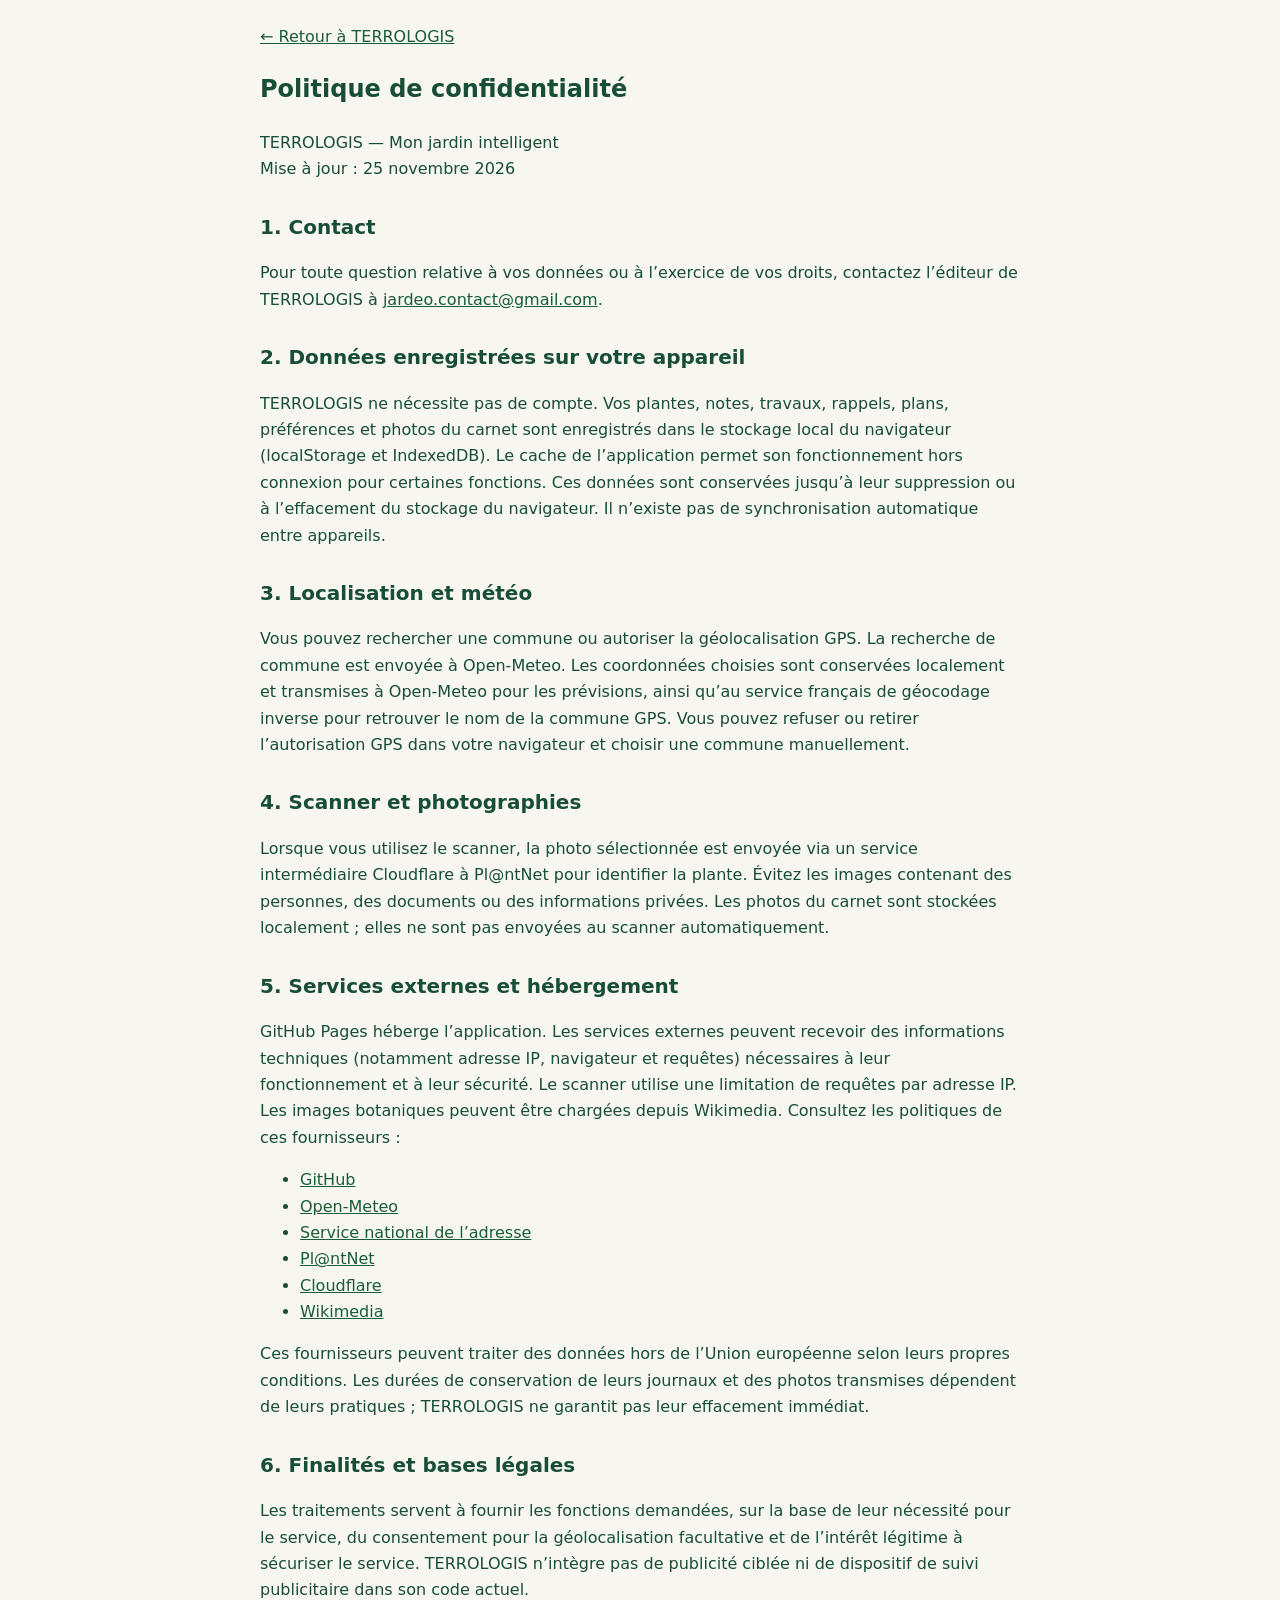
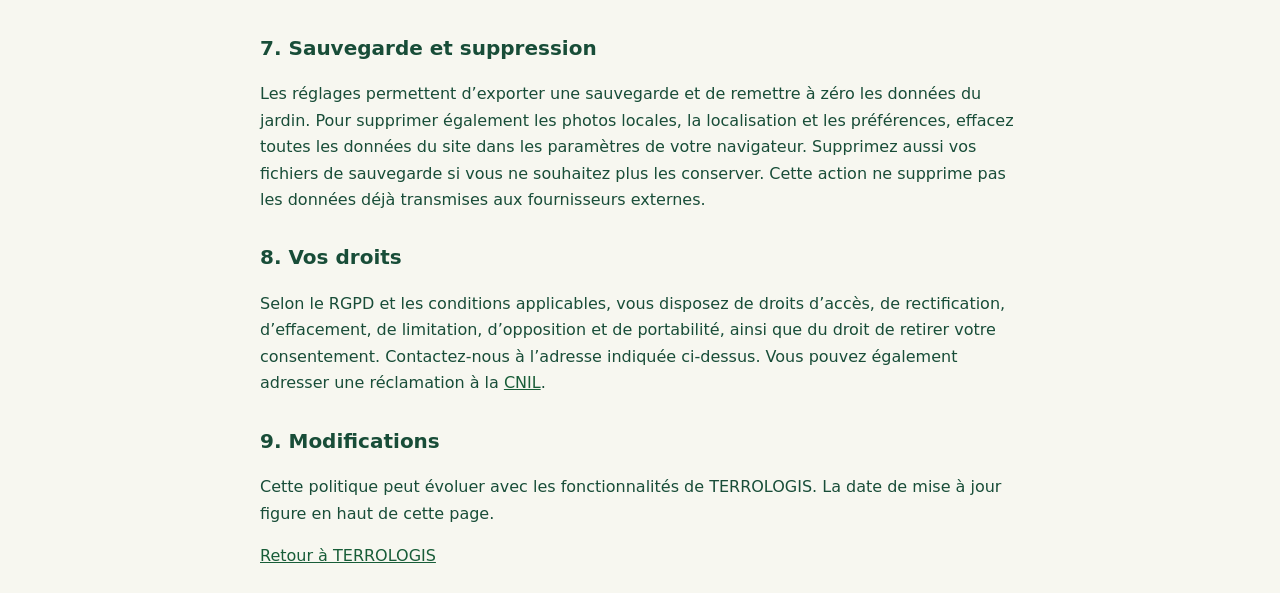
==== confidentialite.html @ afe486e0 "Migrate TERROLOGIS confidentialite.html" ====
<!doctype html><html lang="fr"><head><meta charset="utf-8"><meta name="viewport" content="width=device-width,initial-scale=1"><title>Confidentialité — TERROLOGIS</title><link rel="stylesheet" href="style.css?v=3.0.18"><style>body{margin:0;background:#f7f7f0;color:#184d38;font-family:system-ui,sans-serif}article{max-width:760px;margin:auto;padding:24px;line-height:1.65}h2{font-size:1.25rem;margin-top:28px}a{color:#185d38;text-decoration:underline;overflow-wrap:anywhere}</style></head><body><article><a href="./">← Retour à TERROLOGIS</a><h1>Politique de confidentialité</h1><p>TERROLOGIS — Mon jardin intelligent<br>Mise à jour : 25 novembre 2026</p><h2>1. Contact</h2><p>Pour toute question relative à vos données ou à l’exercice de vos droits, contactez l’éditeur de TERROLOGIS à <a href="mailto:jardeo.contact@gmail.com">jardeo.contact@gmail.com</a>.</p><h2>2. Données enregistrées sur votre appareil</h2><p>TERROLOGIS ne nécessite pas de compte. Vos plantes, notes, travaux, rappels, plans, préférences et photos du carnet sont enregistrés dans le stockage local du navigateur (localStorage et IndexedDB). Le cache de l’application permet son fonctionnement hors connexion pour certaines fonctions. Ces données sont conservées jusqu’à leur suppression ou à l’effacement du stockage du navigateur. Il n’existe pas de synchronisation automatique entre appareils.</p><h2>3. Localisation et météo</h2><p>Vous pouvez rechercher une commune ou autoriser la géolocalisation GPS. La recherche de commune est envoyée à Open-Meteo. Les coordonnées choisies sont conservées localement et transmises à Open-Meteo pour les prévisions, ainsi qu’au service français de géocodage inverse pour retrouver le nom de la commune GPS. Vous pouvez refuser ou retirer l’autorisation GPS dans votre navigateur et choisir une commune manuellement.</p><h2>4. Scanner et photographies</h2><p>Lorsque vous utilisez le scanner, la photo sélectionnée est envoyée via un service intermédiaire Cloudflare à Pl@ntNet pour identifier la plante. Évitez les images contenant des personnes, des documents ou des informations privées. Les photos du carnet sont stockées localement ; elles ne sont pas envoyées au scanner automatiquement.</p><h2>5. Services externes et hébergement</h2><p>GitHub Pages héberge l’application. Les services externes peuvent recevoir des informations techniques (notamment adresse IP, navigateur et requêtes) nécessaires à leur fonctionnement et à leur sécurité. Le scanner utilise une limitation de requêtes par adresse IP. Les images botaniques peuvent être chargées depuis Wikimedia. Consultez les politiques de ces fournisseurs :</p><ul><li><a href="https://docs.github.com/en/site-policy/privacy-policies/github-general-privacy-statement">GitHub</a></li><li><a href="https://open-meteo.com/">Open-Meteo</a></li><li><a href="https://adresse.data.gouv.fr/">Service national de l’adresse</a></li><li><a href="https://plantnet.org/">Pl@ntNet</a></li><li><a href="https://www.cloudflare.com/privacypolicy/">Cloudflare</a></li><li><a href="https://foundation.wikimedia.org/wiki/Policy:Privacy_policy/fr">Wikimedia</a></li></ul><p>Ces fournisseurs peuvent traiter des données hors de l’Union européenne selon leurs propres conditions. Les durées de conservation de leurs journaux et des photos transmises dépendent de leurs pratiques ; TERROLOGIS ne garantit pas leur effacement immédiat.</p><h2>6. Finalités et bases légales</h2><p>Les traitements servent à fournir les fonctions demandées, sur la base de leur nécessité pour le service, du consentement pour la géolocalisation facultative et de l’intérêt légitime à sécuriser le service. TERROLOGIS n’intègre pas de publicité ciblée ni de dispositif de suivi publicitaire dans son code actuel.</p><h2>7. Sauvegarde et suppression</h2><p>Les réglages permettent d’exporter une sauvegarde et de remettre à zéro les données du jardin. Pour supprimer également les photos locales, la localisation et les préférences, effacez toutes les données du site dans les paramètres de votre navigateur. Supprimez aussi vos fichiers de sauvegarde si vous ne souhaitez plus les conserver. Cette action ne supprime pas les données déjà transmises aux fournisseurs externes.</p><h2>8. Vos droits</h2><p>Selon le RGPD et les conditions applicables, vous disposez de droits d’accès, de rectification, d’effacement, de limitation, d’opposition et de portabilité, ainsi que du droit de retirer votre consentement. Contactez-nous à l’adresse indiquée ci-dessus. Vous pouvez également adresser une réclamation à la <a href="https://www.cnil.fr/">CNIL</a>.</p><h2>9. Modifications</h2><p>Cette politique peut évoluer avec les fonctionnalités de TERROLOGIS. La date de mise à jour figure en haut de cette page.</p><a href="./">Retour à TERROLOGIS</a></article></body></html>
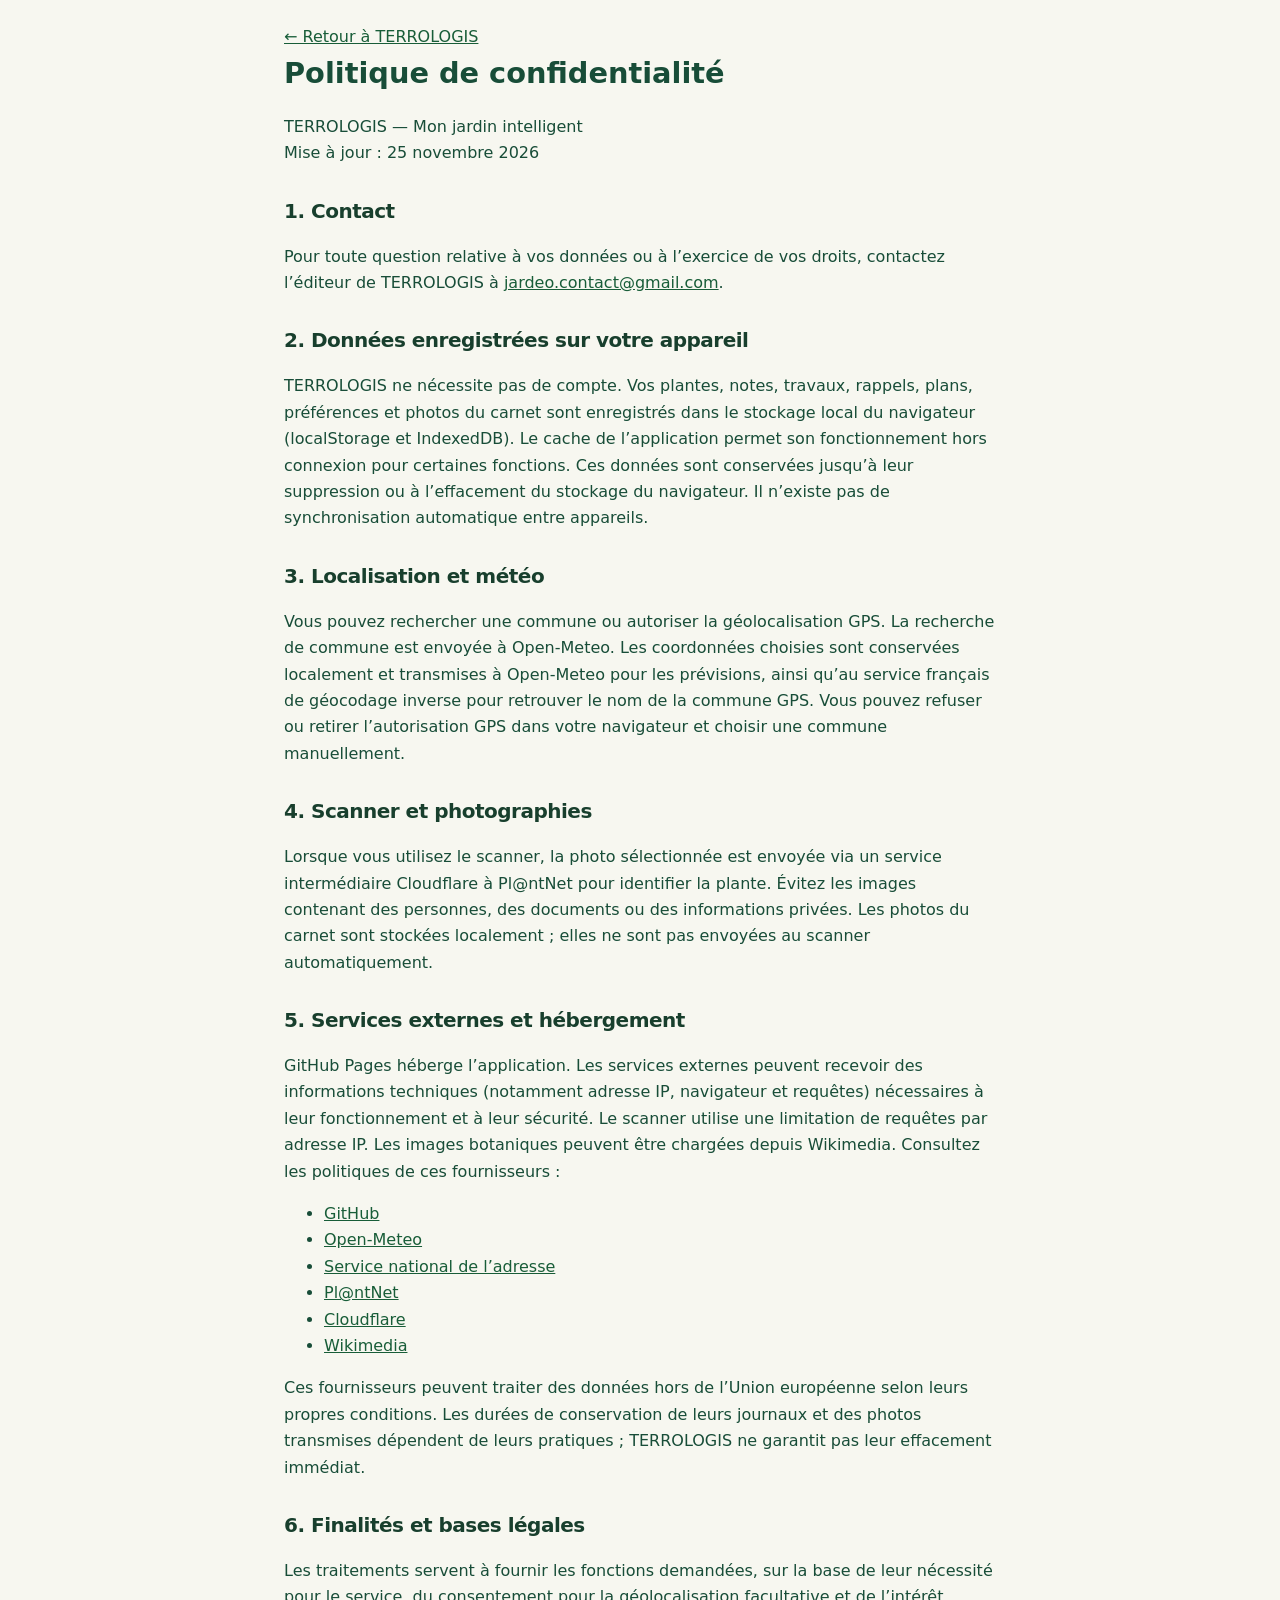
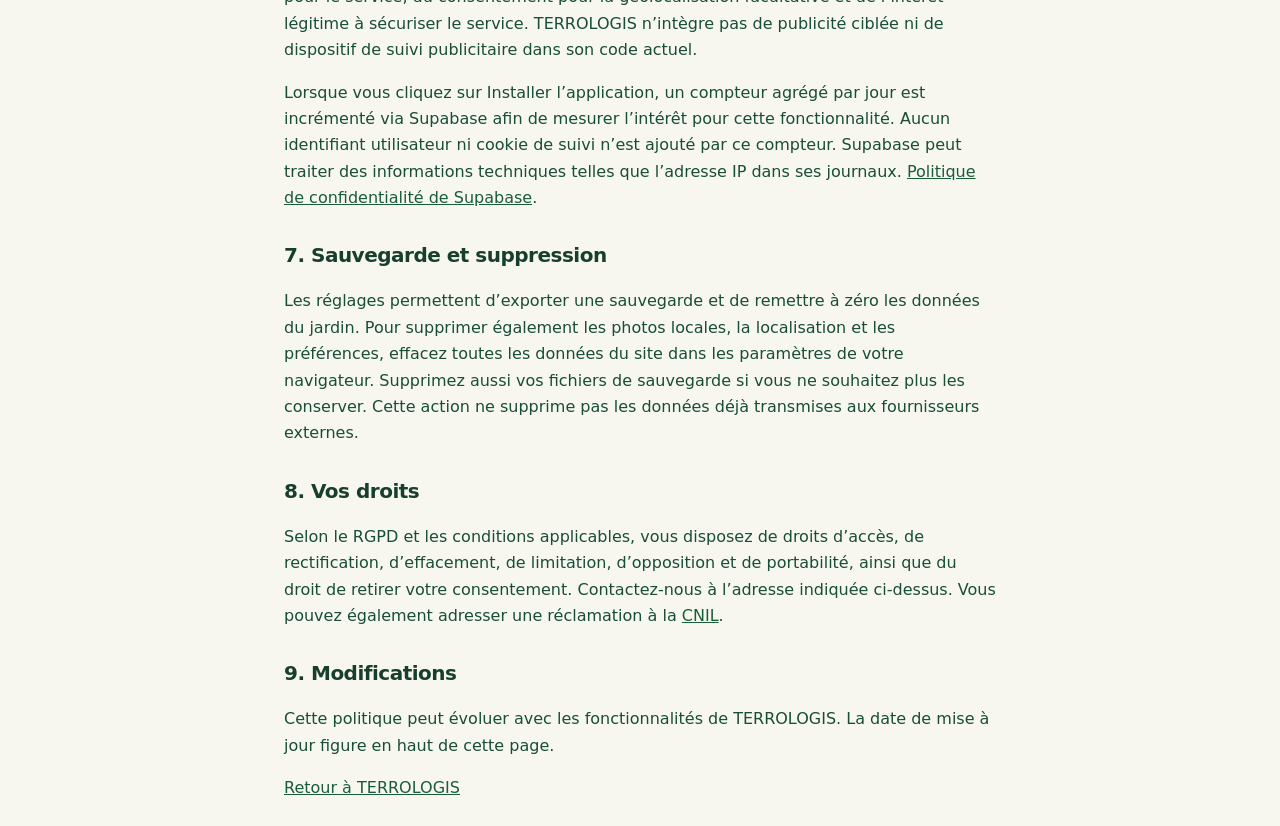
==== commit 7954af7d: "Document aggregate installation click statistics" ====
--- a/confidentialite.html
+++ b/confidentialite.html
@@ -1 +1 @@
-<!doctype html><html lang="fr"><head><meta charset="utf-8"><meta name="viewport" content="width=device-width,initial-scale=1"><title>Confidentialité — TERROLOGIS</title><link rel="stylesheet" href="style.css?v=3.0.18"><style>body{margin:0;background:#f7f7f0;color:#184d38;font-family:system-ui,sans-serif}article{max-width:760px;margin:auto;padding:24px;line-height:1.65}h2{font-size:1.25rem;margin-top:28px}a{color:#185d38;text-decoration:underline;overflow-wrap:anywhere}</style></head><body><article><a href="./">← Retour à TERROLOGIS</a><h1>Politique de confidentialité</h1><p>TERROLOGIS — Mon jardin intelligent<br>Mise à jour : 25 novembre 2026</p><h2>1. Contact</h2><p>Pour toute question relative à vos données ou à l’exercice de vos droits, contactez l’éditeur de TERROLOGIS à <a href="mailto:jardeo.contact@gmail.com">jardeo.contact@gmail.com</a>.</p><h2>2. Données enregistrées sur votre appareil</h2><p>TERROLOGIS ne nécessite pas de compte. Vos plantes, notes, travaux, rappels, plans, préférences et photos du carnet sont enregistrés dans le stockage local du navigateur (localStorage et IndexedDB). Le cache de l’application permet son fonctionnement hors connexion pour certaines fonctions. Ces données sont conservées jusqu’à leur suppression ou à l’effacement du stockage du navigateur. Il n’existe pas de synchronisation automatique entre appareils.</p><h2>3. Localisation et météo</h2><p>Vous pouvez rechercher une commune ou autoriser la géolocalisation GPS. La recherche de commune est envoyée à Open-Meteo. Les coordonnées choisies sont conservées localement et transmises à Open-Meteo pour les prévisions, ainsi qu’au service français de géocodage inverse pour retrouver le nom de la commune GPS. Vous pouvez refuser ou retirer l’autorisation GPS dans votre navigateur et choisir une commune manuellement.</p><h2>4. Scanner et photographies</h2><p>Lorsque vous utilisez le scanner, la photo sélectionnée est envoyée via un service intermédiaire Cloudflare à Pl@ntNet pour identifier la plante. Évitez les images contenant des personnes, des documents ou des informations privées. Les photos du carnet sont stockées localement ; elles ne sont pas envoyées au scanner automatiquement.</p><h2>5. Services externes et hébergement</h2><p>GitHub Pages héberge l’application. Les services externes peuvent recevoir des informations techniques (notamment adresse IP, navigateur et requêtes) nécessaires à leur fonctionnement et à leur sécurité. Le scanner utilise une limitation de requêtes par adresse IP. Les images botaniques peuvent être chargées depuis Wikimedia. Consultez les politiques de ces fournisseurs :</p><ul><li><a href="https://docs.github.com/en/site-policy/privacy-policies/github-general-privacy-statement">GitHub</a></li><li><a href="https://open-meteo.com/">Open-Meteo</a></li><li><a href="https://adresse.data.gouv.fr/">Service national de l’adresse</a></li><li><a href="https://plantnet.org/">Pl@ntNet</a></li><li><a href="https://www.cloudflare.com/privacypolicy/">Cloudflare</a></li><li><a href="https://foundation.wikimedia.org/wiki/Policy:Privacy_policy/fr">Wikimedia</a></li></ul><p>Ces fournisseurs peuvent traiter des données hors de l’Union européenne selon leurs propres conditions. Les durées de conservation de leurs journaux et des photos transmises dépendent de leurs pratiques ; TERROLOGIS ne garantit pas leur effacement immédiat.</p><h2>6. Finalités et bases légales</h2><p>Les traitements servent à fournir les fonctions demandées, sur la base de leur nécessité pour le service, du consentement pour la géolocalisation facultative et de l’intérêt légitime à sécuriser le service. TERROLOGIS n’intègre pas de publicité ciblée ni de dispositif de suivi publicitaire dans son code actuel.</p><h2>7. Sauvegarde et suppression</h2><p>Les réglages permettent d’exporter une sauvegarde et de remettre à zéro les données du jardin. Pour supprimer également les photos locales, la localisation et les préférences, effacez toutes les données du site dans les paramètres de votre navigateur. Supprimez aussi vos fichiers de sauvegarde si vous ne souhaitez plus les conserver. Cette action ne supprime pas les données déjà transmises aux fournisseurs externes.</p><h2>8. Vos droits</h2><p>Selon le RGPD et les conditions applicables, vous disposez de droits d’accès, de rectification, d’effacement, de limitation, d’opposition et de portabilité, ainsi que du droit de retirer votre consentement. Contactez-nous à l’adresse indiquée ci-dessus. Vous pouvez également adresser une réclamation à la <a href="https://www.cnil.fr/">CNIL</a>.</p><h2>9. Modifications</h2><p>Cette politique peut évoluer avec les fonctionnalités de TERROLOGIS. La date de mise à jour figure en haut de cette page.</p><a href="./">Retour à TERROLOGIS</a></article></body></html>+<!doctype html><html lang="fr"><head><meta charset="utf-8"><meta name="viewport" content="width=device-width,initial-scale=1"><title>Confidentialité — TERROLOGIS</title><link rel="stylesheet" href="style.css?v=3.0.18"><style>body{margin:0;background:#f7f7f0;color:#184d38;font-family:system-ui,sans-serif}article{max-width:760px;margin:auto;padding:24px;line-height:1.65}h2{font-size:1.25rem;margin-top:28px}a{color:#185d38;text-decoration:underline;overflow-wrap:anywhere}</style></head><body><article><a href="./">← Retour à TERROLOGIS</a><h1>Politique de confidentialité</h1><p>TERROLOGIS — Mon jardin intelligent<br>Mise à jour : 25 novembre 2026</p><h2>1. Contact</h2><p>Pour toute question relative à vos données ou à l’exercice de vos droits, contactez l’éditeur de TERROLOGIS à <a href="mailto:jardeo.contact@gmail.com">jardeo.contact@gmail.com</a>.</p><h2>2. Données enregistrées sur votre appareil</h2><p>TERROLOGIS ne nécessite pas de compte. Vos plantes, notes, travaux, rappels, plans, préférences et photos du carnet sont enregistrés dans le stockage local du navigateur (localStorage et IndexedDB). Le cache de l’application permet son fonctionnement hors connexion pour certaines fonctions. Ces données sont conservées jusqu’à leur suppression ou à l’effacement du stockage du navigateur. Il n’existe pas de synchronisation automatique entre appareils.</p><h2>3. Localisation et météo</h2><p>Vous pouvez rechercher une commune ou autoriser la géolocalisation GPS. La recherche de commune est envoyée à Open-Meteo. Les coordonnées choisies sont conservées localement et transmises à Open-Meteo pour les prévisions, ainsi qu’au service français de géocodage inverse pour retrouver le nom de la commune GPS. Vous pouvez refuser ou retirer l’autorisation GPS dans votre navigateur et choisir une commune manuellement.</p><h2>4. Scanner et photographies</h2><p>Lorsque vous utilisez le scanner, la photo sélectionnée est envoyée via un service intermédiaire Cloudflare à Pl@ntNet pour identifier la plante. Évitez les images contenant des personnes, des documents ou des informations privées. Les photos du carnet sont stockées localement ; elles ne sont pas envoyées au scanner automatiquement.</p><h2>5. Services externes et hébergement</h2><p>GitHub Pages héberge l’application. Les services externes peuvent recevoir des informations techniques (notamment adresse IP, navigateur et requêtes) nécessaires à leur fonctionnement et à leur sécurité. Le scanner utilise une limitation de requêtes par adresse IP. Les images botaniques peuvent être chargées depuis Wikimedia. Consultez les politiques de ces fournisseurs :</p><ul><li><a href="https://docs.github.com/en/site-policy/privacy-policies/github-general-privacy-statement">GitHub</a></li><li><a href="https://open-meteo.com/">Open-Meteo</a></li><li><a href="https://adresse.data.gouv.fr/">Service national de l’adresse</a></li><li><a href="https://plantnet.org/">Pl@ntNet</a></li><li><a href="https://www.cloudflare.com/privacypolicy/">Cloudflare</a></li><li><a href="https://foundation.wikimedia.org/wiki/Policy:Privacy_policy/fr">Wikimedia</a></li></ul><p>Ces fournisseurs peuvent traiter des données hors de l’Union européenne selon leurs propres conditions. Les durées de conservation de leurs journaux et des photos transmises dépendent de leurs pratiques ; TERROLOGIS ne garantit pas leur effacement immédiat.</p><h2>6. Finalités et bases légales</h2><p>Les traitements servent à fournir les fonctions demandées, sur la base de leur nécessité pour le service, du consentement pour la géolocalisation facultative et de l’intérêt légitime à sécuriser le service. TERROLOGIS n’intègre pas de publicité ciblée ni de dispositif de suivi publicitaire dans son code actuel.</p><p>Lorsque vous cliquez sur Installer l’application, un compteur agrégé par jour est incrémenté via Supabase afin de mesurer l’intérêt pour cette fonctionnalité. Aucun identifiant utilisateur ni cookie de suivi n’est ajouté par ce compteur. Supabase peut traiter des informations techniques telles que l’adresse IP dans ses journaux. <a href="https://supabase.com/privacy">Politique de confidentialité de Supabase</a>.</p><h2>7. Sauvegarde et suppression</h2><p>Les réglages permettent d’exporter une sauvegarde et de remettre à zéro les données du jardin. Pour supprimer également les photos locales, la localisation et les préférences, effacez toutes les données du site dans les paramètres de votre navigateur. Supprimez aussi vos fichiers de sauvegarde si vous ne souhaitez plus les conserver. Cette action ne supprime pas les données déjà transmises aux fournisseurs externes.</p><h2>8. Vos droits</h2><p>Selon le RGPD et les conditions applicables, vous disposez de droits d’accès, de rectification, d’effacement, de limitation, d’opposition et de portabilité, ainsi que du droit de retirer votre consentement. Contactez-nous à l’adresse indiquée ci-dessus. Vous pouvez également adresser une réclamation à la <a href="https://www.cnil.fr/">CNIL</a>.</p><h2>9. Modifications</h2><p>Cette politique peut évoluer avec les fonctionnalités de TERROLOGIS. La date de mise à jour figure en haut de cette page.</p><a href="./">Retour à TERROLOGIS</a></article></body></html>
--- a/style.css
+++ b/style.css
@@ -0,0 +1,143 @@
+:root{font-family:system-ui,-apple-system,Segoe UI,sans-serif;color:#20392b;background:#f3f7f0}*{box-sizing:border-box}body{margin:0}.app{max-width:980px;margin:auto;padding:16px}header{background:linear-gradient(125deg,#174c36,#327e51);color:white;padding:22px;border-radius:22px;display:flex;align-items:center;justify-content:space-between;gap:12px}h1{margin:0;font-size:1.8rem}header p{margin:5px 0 0;color:#dcebdc}#today{font-size:.85rem;text-align:right}nav{display:flex;gap:6px;overflow-x:auto;padding:15px 0}button{cursor:pointer;font:inherit;border:0;border-radius:11px;padding:11px 15px;background:#e0ecdf;color:#174c36}button:hover{filter:brightness(.96)}nav button{white-space:nowrap;flex:1}nav button.active,.primary{background:#216943;color:#fff}.danger{background:#fae2de;color:#8b2525}.secondary{background:#edf2e9}.card{background:white;border-radius:18px;padding:18px;box-shadow:0 2px 12px #173d2110;margin:12px 0}.grid{display:grid;grid-template-columns:repeat(auto-fit,minmax(190px,1fr));gap:12px}.grid .card{margin:0}.muted{color:#64766a}.pill{display:inline-block;background:#e3f1df;border-radius:20px;padding:4px 9px;font-size:.82rem}h2{margin:18px 0 10px}h3{margin:0 0 8px}.row{display:flex;align-items:center;justify-content:space-between;gap:12px;flex-wrap:wrap}.big{font-size:2rem;font-weight:750;color:#17613c}label{display:block;font-weight:600;margin:12px 0 5px}input,select,textarea{width:100%;padding:12px;border:1px solid #b9cdbd;border-radius:10px;font:inherit;background:#fff;color:#20392b}textarea{min-height:95px;resize:vertical}.actions{display:flex;gap:8px;flex-wrap:wrap;margin-top:15px}.plant-emoji{font-size:2.8rem;background:#e9f2e4;text-align:center;padding:14px;border-radius:14px}.task{display:flex;gap:12px;align-items:flex-start;padding:12px 0;border-bottom:1px solid #edf0eb}.task input{width:20px;height:20px;margin:3px 0}.done{text-decoration:line-through;color:#7a897d}.zones{display:grid;grid-template-columns:repeat(2,minmax(0,1fr));gap:12px}.zone{min-height:145px;border:2px dashed #a9c8a5;background:#e2eedb;border-radius:18px;padding:14px;text-align:center}.zone strong{display:block;margin:7px}.zone span{font-size:2rem}.empty{padding:30px;text-align:center;color:#64766a}.notice{background:#e3f1df;padding:15px;border-radius:12px}footer{text-align:center;font-size:.8rem;color:#708172;padding:24px 0}@media(max-width:600px){.app{padding:10px}header{padding:17px}h1{font-size:1.5rem}nav button{font-size:.78rem;padding:11px 9px}.zones{gap:8px}.zone{padding:10px;min-height:130px}}
+
+.botanical-photo{position:relative;overflow:hidden;min-height:130px;display:flex;align-items:center;justify-content:center}.botanical-photo img{position:absolute;inset:0;width:100%;height:100%;object-fit:cover;border-radius:14px}.botanical-photo.large{min-height:235px}.botanical-info{display:grid;gap:10px;margin-top:15px}.botanical-info section{padding:12px;background:#eef5e9;border-radius:12px}.botanical-info p{margin:5px 0 0}.card[hidden]{display:none!important}
+
+.garden-grid{display:grid;grid-template-columns:repeat(8,minmax(0,1fr));gap:3px;background:#bfd6b1;padding:6px;border:3px solid #7b9e6c;border-radius:14px;aspect-ratio:4/3;margin:12px 0}.garden-cell{border:1px solid #a6c99a;background:#e5f2d9;border-radius:5px;min-width:0;padding:0;display:flex;align-items:center;justify-content:center;flex-wrap:wrap;font-size:clamp(12px,3.4vw,23px);cursor:pointer;touch-action:manipulation}.garden-cell:nth-child(odd){background:#d8e9cb}.garden-cell.occupied{background:#c3e1b1;border-color:#6d9d65}.garden-cell small{font-size:10px}.garden-cell:focus-visible{outline:3px solid #155e39;outline-offset:1px}#map-plant{max-width:100%}
+
+.map-mode{display:flex;gap:8px;flex-wrap:wrap}.map-mode button{flex:1;min-width:130px}.garden-cell.terrain-grass{background:#b9dba7}.garden-cell.terrain-path{background:#c8ac87}.garden-cell.terrain-terrace{background:#c4a47c}.garden-cell.terrain-vegetable{background:#a8c88d}.garden-cell.terrain-flower{background:#f1cbd8}.garden-cell.terrain-water{background:#a8d6eb}.garden-cell.terrain-soil{background:#b99b7a}.garden-cell .terrain-icon{font-size:clamp(11px,2.5vw,19px);opacity:.8}.garden-cell.occupied{box-shadow:inset 0 0 0 2px #447d42}
+
+nav{overflow-x:auto;display:flex;gap:4px;scrollbar-width:thin}nav button{flex:1 0 auto;white-space:nowrap}.weather-days{display:grid;grid-template-columns:repeat(7,minmax(100px,1fr));gap:8px;overflow-x:auto;padding-bottom:8px}.weather-day{background:#f0f6eb;border:1px solid #d4e4cb;border-radius:12px;padding:12px 7px;display:flex;flex-direction:column;align-items:center;gap:7px;text-align:center}.weather-day .weather-icon{font-size:1.8rem}.weather-day small{font-size:.78rem;color:#526756}@media(max-width:600px){.weather-days{grid-template-columns:repeat(7,105px)}nav button{flex:0 0 auto}}
+
+.assistant-cards{display:grid;gap:12px;margin-top:16px}.assistant-card{border-left:4px solid #86a994}.assistant-card.urgent{border-left-color:#d35e50}.assistant-card.warning{border-left-color:#dba447}.assistant-card h3{margin-bottom:8px}.assistant-card p{margin:0}.assistant-card ul{margin:10px 0 0;padding-left:20px}.assistant-card li{margin:5px 0}
+
+.journal-photo{width:100%;max-height:340px;overflow:hidden;border-radius:12px;background:#edf3e8;text-align:center;padding:8px}.journal-photo img{max-width:100%;max-height:330px;object-fit:contain;border-radius:8px}#journal-form input[type=file]{padding:9px}#planting-form button{margin-top:12px}
+
+
+/* JARDÉO 2.0 — identité visuelle */
+:root{font-family:system-ui,-apple-system,"Segoe UI",sans-serif;color:#23372c;background:#f7f7f0;--forest:#184d38;--leaf:#27734c;--sage:#e7eee1;--line:#e1e8dc;--cream:#f7f7f0}
+html{scroll-behavior:smooth}body{background:radial-gradient(ellipse at top right,#edf4e8 0,transparent 38%),var(--cream);min-height:100vh}
+.app{max-width:1080px;padding:22px 22px 10px}
+header{background:linear-gradient(125deg,#123d30 0%,#246447 68%,#397d52 100%);border-radius:26px;padding:29px 30px;box-shadow:0 12px 30px #174c3626;position:relative;overflow:hidden}
+header:after{content:"";position:absolute;right:-42px;bottom:-95px;width:220px;height:220px;border:1px solid #ffffff29;border-radius:50%;pointer-events:none}
+header h1{font-size:2.15rem;letter-spacing:.045em;font-weight:850}header p{font-size:.94rem;color:#d6eadb;letter-spacing:.015em}#today{font-weight:600;color:#e9f5eb}
+nav{position:sticky;top:0;z-index:20;background:#f7f7f0f2;backdrop-filter:blur(16px);-webkit-backdrop-filter:blur(16px);border-bottom:1px solid #e1e8dc;gap:7px;padding:12px 2px 13px;margin-bottom:8px;scrollbar-width:none}nav::-webkit-scrollbar{display:none}
+nav button{background:transparent;border-radius:13px;color:#516b58;font-weight:650;padding:11px 15px;transition:background .18s,transform .18s}nav button:hover{background:#e8efe3;filter:none}nav button.active{background:#1d6041;color:white;box-shadow:0 4px 12px #1d604126}
+main{min-height:55vh}h2{font-size:1.45rem;color:#183f2d;letter-spacing:-.025em;margin:25px 0 15px}h3{color:#234633;letter-spacing:-.01em}
+.card{background:#fff;border:1px solid #e8eee4;border-radius:22px;padding:21px;box-shadow:0 7px 22px #294e2910;margin:13px 0}.grid{gap:15px}.grid .card{transition:transform .2s,box-shadow .2s}.grid .card:hover{transform:translateY(-2px);box-shadow:0 10px 25px #294e291a}
+.big{font-size:2.5rem;font-weight:850;letter-spacing:-.045em;color:#1e6745}.muted{color:#6c7e70}.pill{background:#e8f3e7;color:#2b6744;border:1px solid #d8e8d5;font-weight:650;padding:5px 11px}
+button{border-radius:12px;font-weight:650;transition:filter .18s,transform .18s}button:active{transform:scale(.985)}button:focus-visible,input:focus-visible,select:focus-visible,textarea:focus-visible{outline:3px solid #8fbca2;outline-offset:2px}.primary{background:#206a47;color:white;box-shadow:0 3px 9px #206a471a}.danger{background:#fce9e4;color:#9a3430}
+input,select,textarea{border:1px solid #cbd9cb;border-radius:12px;padding:13px;background:#fff}input:focus,select:focus,textarea:focus{border-color:#4a9469}label{color:#345541}
+.notice{background:linear-gradient(135deg,#e8f4e4,#f0f6e9);border:1px solid #d5e7ce;border-radius:18px;padding:18px}.plant-emoji{background:#edf4e9;border-radius:17px}.botanical-photo img{border-radius:17px}.botanical-info section{border-radius:15px;background:#f0f5eb}.zone{border-radius:19px;border-color:#b1c9ac;background:#e9f1e3}.garden-grid{border-radius:18px}
+.weather-day{background:#f3f8ef;border-radius:15px;border-color:#e0ead9}.assistant-card{border-left-width:5px}.reminder-item .pill{white-space:nowrap}.journal-photo{border-radius:16px}
+footer{color:#829184;font-size:.78rem;padding:30px 0}
+@media(max-width:600px){
+.app{padding:10px 12px 16px}header{padding:23px 20px;border-radius:22px;align-items:flex-start}header h1{font-size:1.75rem}header p{font-size:.85rem}#today{font-size:.75rem;max-width:105px}
+nav{margin:0 -12px 7px;padding:10px 12px;gap:6px;top:0}nav button{font-size:.79rem;padding:11px 12px;border-radius:12px}
+h2{font-size:1.33rem;margin:20px 0 12px}.card{border-radius:19px;padding:17px}.grid{gap:11px}.actions button{min-height:43px}
+}
+@media(prefers-reduced-motion:reduce){*,*:before,*:after{scroll-behavior:auto!important;transition:none!important}}
+
+/* JARDÉO 2.1 — tableau de bord */
+.dashboard-intro{display:flex;align-items:center;justify-content:space-between;gap:16px;flex-wrap:wrap;margin:18px 0 14px}.dashboard-intro h2{margin:7px 0}.dashboard-intro p{margin:5px 0}.dashboard-eyebrow{font-size:.73rem;font-weight:800;letter-spacing:.13em;color:#2b7b4c}.dashboard-stats{display:grid;grid-template-columns:repeat(3,minmax(0,1fr));gap:13px}.dashboard-stat{display:flex;flex-direction:column;align-items:flex-start;gap:10px;margin:0}.dashboard-stat span{font-size:.88rem;color:#58725d;font-weight:700}.dashboard-stat strong{font-size:2.3rem;color:#1d6342;line-height:1}.dashboard-stat button{background:#edf4e9;font-size:.85rem}.dashboard-columns{display:grid;grid-template-columns:repeat(2,minmax(0,1fr));gap:14px;margin-top:15px}.dashboard-columns>.card{margin:0}.dashboard-columns .row button{font-size:.8rem;padding:8px 11px}.dashboard-temperature{font-size:2.2rem;font-weight:850;color:#1c6344;margin:15px 0 5px}.dashboard-weather{background:linear-gradient(135deg,#e8f2e5,#fff)}.dashboard-tip{background:#f4f8ef}.dashboard-list-item{display:flex;align-items:center;justify-content:space-between;gap:10px;padding:11px 0;border-bottom:1px solid #edf0e9}.dashboard-list-item:last-child{border-bottom:0}.dashboard-list-item small{display:block;color:#708272;margin-top:4px}.dashboard-list-item .pill{font-size:.72rem;white-space:nowrap}
+@media(max-width:680px){.dashboard-stats{gap:8px}.dashboard-stat{padding:13px;gap:9px}.dashboard-stat strong{font-size:1.9rem}.dashboard-stat span{font-size:.75rem}.dashboard-stat button{font-size:.72rem;padding:8px}.dashboard-columns{grid-template-columns:1fr;gap:10px}.dashboard-intro>.primary{width:100%}}
+
+/* Scanner botanique */
+#scan-form input[type=file]{padding:14px;border:2px dashed #b6cfb7;background:#f7faf5}#scan-form button[type=submit]{margin-top:16px;width:100%}.scan-preview{border-radius:16px;overflow:hidden;margin-top:12px;background:#e8f1e7}.scan-preview img{max-width:100%;max-height:280px;object-fit:contain;display:block;margin:auto}
+
+/* JARDÉO 2.4 : fiches d'entretien */
+.care-grid{display:grid;grid-template-columns:repeat(2,minmax(0,1fr));gap:10px;margin:15px 0}.care-tile{background:#f1f7ed;border:1px solid #e0ebd9;border-radius:15px;padding:14px}.care-tile strong{color:#205d3c}.care-tile p{margin:7px 0 0;line-height:1.5}.care-unverified{border-left:4px solid #d3a458}@media(max-width:600px){.care-grid{grid-template-columns:1fr}.care-tile{padding:12px}}
+
+/* Navigation simplifiée 2.9 */
+.main-nav{display:flex;align-items:stretch;gap:6px;overflow:visible;flex-wrap:wrap}
+.main-nav>button{flex:1 1 auto;white-space:nowrap}
+.nav-more{position:relative;flex:1 1 auto;min-width:100px}
+.nav-more>summary{list-style:none;cursor:pointer;text-align:center;border-radius:11px;padding:11px 15px;background:#e0ecdf;color:#174c36;white-space:nowrap}
+.nav-more>summary::-webkit-details-marker{display:none}
+.nav-more[open]>summary,.nav-more:has(button.active)>summary{background:#216943;color:#fff}
+.nav-more-menu{position:absolute;right:0;top:calc(100% + 5px);z-index:30;min-width:190px;max-width:min(85vw,300px);display:grid;gap:5px;padding:8px;background:white;border:1px solid #d9e6d7;border-radius:14px;box-shadow:0 12px 30px #153b2729}
+.nav-more-menu button{text-align:left;white-space:nowrap}
+.catalog-filter{display:grid;grid-template-columns:repeat(auto-fit,minmax(180px,1fr));gap:8px}
+.catalog-filter label{margin-top:0}
+#catalog-count{margin:10px 0 0}
+@media(max-width:600px){.main-nav>button,.nav-more{flex:1 1 calc(33.333% - 8px);min-width:0}.main-nav>button,.nav-more>summary{font-size:.78rem;padding:11px 6px}}
+
+
+
+/* JARDÉO 2.9.5 : navigation directe sans menu Plus */
+.main-nav{display:block;padding:12px 0 10px;overflow:visible}
+.nav-primary{display:grid;grid-template-columns:repeat(5,minmax(0,1fr));gap:7px}
+.nav-primary button{min-width:0;padding:12px 5px;white-space:nowrap;font-size:.89rem;font-weight:650}
+.nav-secondary{display:flex;gap:6px;overflow-x:auto;overscroll-behavior-x:contain;scrollbar-width:thin;padding:9px 1px 5px;-webkit-overflow-scrolling:touch}
+.nav-secondary button{flex:1 0 auto;padding:8px 13px;white-space:nowrap;font-size:.82rem;background:#edf3eb;color:#3b6650}
+.nav-primary button.active,.nav-secondary button.active{background:#216943;color:white}
+@media(max-width:600px){.nav-primary{grid-template-columns:repeat(3,minmax(0,1fr))}.nav-primary button{font-size:.83rem;padding:11px 5px}.nav-secondary button{font-size:.79rem;padding:9px 12px}}
+
+/* JARDÉO 3.0 — interface mobile minimaliste */
+.app{padding-bottom:90px}
+header{padding:16px 19px;border-radius:18px}
+header h1{font-size:1.5rem}
+header p{font-size:.85rem}
+#today{font-size:.75rem}
+.bottom-nav{position:fixed;bottom:0;left:0;right:0;z-index:50;display:grid;grid-template-columns:repeat(4,minmax(0,1fr));gap:2px;background:#fff;border-top:1px solid #e3eae1;box-shadow:0 -3px 15px #153d2112;padding:7px max(8px,calc((100vw - 980px)/2)) max(8px,env(safe-area-inset-bottom));overflow:visible}
+.bottom-nav button{display:flex;flex-direction:column;align-items:center;justify-content:center;gap:4px;min-width:0;padding:6px 2px;background:transparent;color:#66786a;font-size:.75rem;border-radius:11px;white-space:nowrap}
+.bottom-nav button span{font-size:1.4rem;line-height:1.3}
+.bottom-nav button.active{background:#e7f1e7;color:#17603c;font-weight:750}
+.minimal-welcome{padding:15px 2px 9px}
+.minimal-welcome h2{margin:0 0 5px;font-size:1.5rem}
+.minimal-welcome p{margin:0}
+.minimal-shortcuts{display:grid;grid-template-columns:repeat(2,minmax(0,1fr));gap:12px;margin:16px 0}
+.minimal-shortcuts button{min-height:128px;text-align:left;display:flex;flex-direction:column;align-items:flex-start;justify-content:center;gap:8px;background:#fff;border:1px solid #e5ece2;border-radius:18px;padding:17px;box-shadow:0 2px 10px #173d2109;color:#20392b}
+.minimal-shortcuts button span{font-size:1.8rem}
+.minimal-shortcuts button strong{font-size:1rem}
+.minimal-shortcuts button small{font-size:.8rem;color:#718275}
+.minimal-tip{padding:18px}
+.minimal-tip p{line-height:1.5}
+.minimal-tip .muted{font-size:.8rem}
+.minimal-tools{display:grid;gap:9px;margin-top:18px}
+.minimal-tools button{display:grid;grid-template-columns:35px 1fr 20px;align-items:center;text-align:left;gap:10px;padding:17px 15px;background:#fff;border:1px solid #e5ece2;color:#244a33;border-radius:14px}
+.minimal-tools button span:first-child{font-size:1.4rem}
+.minimal-tools button span:last-child{font-size:1.3rem;color:#82958a}
+@media(min-width:700px){.minimal-shortcuts{grid-template-columns:repeat(4,minmax(0,1fr))}.minimal-shortcuts button{min-height:150px}}
+
+/* Correctif 3.0.1 : neutraliser les anciennes règles nav sticky */
+nav.bottom-nav{position:fixed;top:auto;bottom:0;left:0;right:0;height:auto;min-height:0;margin:0;width:100%;max-height:calc(76px + env(safe-area-inset-bottom));display:grid;grid-template-columns:repeat(4,minmax(0,1fr));align-items:center;overflow:visible;backdrop-filter:none;-webkit-backdrop-filter:none}
+nav.bottom-nav button{flex:none;min-height:53px;margin:0;padding:5px 2px;box-shadow:none;transform:none}
+
+/* Mes plantes : accès rapides compacts */
+.plant-tools{display:grid;grid-template-columns:repeat(2,minmax(0,1fr));gap:10px;margin:16px 0 12px}
+.plant-tool{min-width:0;display:flex;flex-direction:column;align-items:flex-start;gap:4px;text-align:left;padding:13px 15px;background:#fff;border:1px solid #e2eadf;border-radius:15px;color:#20573a;box-shadow:0 2px 9px #173d210b}
+.plant-tool>span:first-child{font-size:1.35rem}
+.plant-tool strong{font-size:.96rem}
+.plant-tool small{color:#708375;font-size:.78rem}
+.plant-tool-catalog{grid-column:1/-1;display:flex;flex-direction:row;align-items:center;gap:11px;background:#e8f2e7}
+.plant-tool-catalog strong{flex:1}
+.plant-tool-catalog>span:last-child{font-size:1.5rem}
+
+/* Météo discrète sous le message de bienvenue */
+.home-weather{display:flex;align-items:center;gap:11px;background:#edf5ed;border:1px solid #dceadc;border-radius:14px;padding:10px 13px;margin:8px 0 14px;color:#23553c;font-size:.88rem}
+.home-weather-icon{font-size:1.6rem}
+.home-weather>div{flex:1;min-width:0}
+.home-weather strong{display:block;font-size:.94rem}
+.home-weather small{display:block;color:#647c6b;font-size:.76rem;margin-top:2px}
+.home-weather button{margin-left:auto;background:transparent;color:#245a3d;padding:5px 9px;font-size:1.2rem}
+
+/* JARDÉO 3.0.8 : éditeur de jardin plus clair sur mobile */
+.garden-intro{margin:18px 0 12px}
+.garden-intro h2{font-size:1.35rem;letter-spacing:-.025em;margin:0 0 5px;color:#194b35}
+.garden-intro p{font-size:.9rem;line-height:1.4;color:#728477;margin:0}
+.garden-editor{padding:14px;border:1px solid #e1eade;border-radius:19px;box-shadow:0 4px 18px #173d210a}
+.garden-editor .map-mode{display:grid;grid-template-columns:repeat(2,minmax(0,1fr));gap:6px;background:#eef3eb;border-radius:13px;padding:5px;margin:0 0 16px}
+.garden-editor .map-mode button{min-width:0;border-radius:10px;padding:11px 5px;font-size:.86rem;font-weight:700;background:transparent;color:#526d59;line-height:1.25}
+.garden-editor .map-mode button.primary{background:#206a48;color:white;box-shadow:0 2px 7px #174c3626}
+.garden-editor label{font-size:.86rem;color:#365b44;margin:0 0 6px}
+.garden-editor select{font-size:.92rem;border-color:#d4e1d2;background:#fbfdf9;padding:11px 12px}
+.garden-hint{color:#728477;font-size:.81rem;line-height:1.4;margin:9px 0 13px}
+.garden-editor .garden-grid{margin:8px 0 12px;gap:4px;padding:6px;border:2px solid #91b58a;background:#d3e6cb;border-radius:15px;aspect-ratio:4/3}
+.garden-editor .garden-cell{border-radius:6px;border-color:#b6d0ad}
+.garden-editor .actions{margin-top:10px}
+.garden-editor .actions button{font-size:.82rem;padding:10px 12px;width:100%;background:#edf3e9;color:#44634e}
+@media(max-width:380px){.garden-editor{padding:11px}.garden-editor .map-mode button{font-size:.8rem}.garden-editor .garden-grid{gap:3px;padding:5px}}
+
+.garden-notice{margin:9px 0 3px;padding:10px 12px;background:#fff4df;color:#765017;border:1px solid #f0d6a4;border-radius:11px;font-size:.86rem;font-weight:600;line-height:1.4}
+
+.welcome-guide{box-sizing:border-box;width:min(92vw,440px);max-height:90dvh;overflow:auto;border:0;border-radius:24px;padding:26px;color:#184d38;background:#fff;box-shadow:0 18px 70px #0004;text-align:center}.welcome-guide::backdrop{background:#102d22aa}.guide-progress{font-size:.85rem;color:#527260}.welcome-guide progress{width:100%;height:8px;accent-color:#39804b}.guide-emoji{font-size:64px;margin:24px 0 10px}.welcome-guide p{line-height:1.6;color:#42574a}.guide-actions{display:flex;gap:8px;justify-content:center;flex-wrap:wrap;margin-top:24px}.guide-actions button{min-height:44px}
